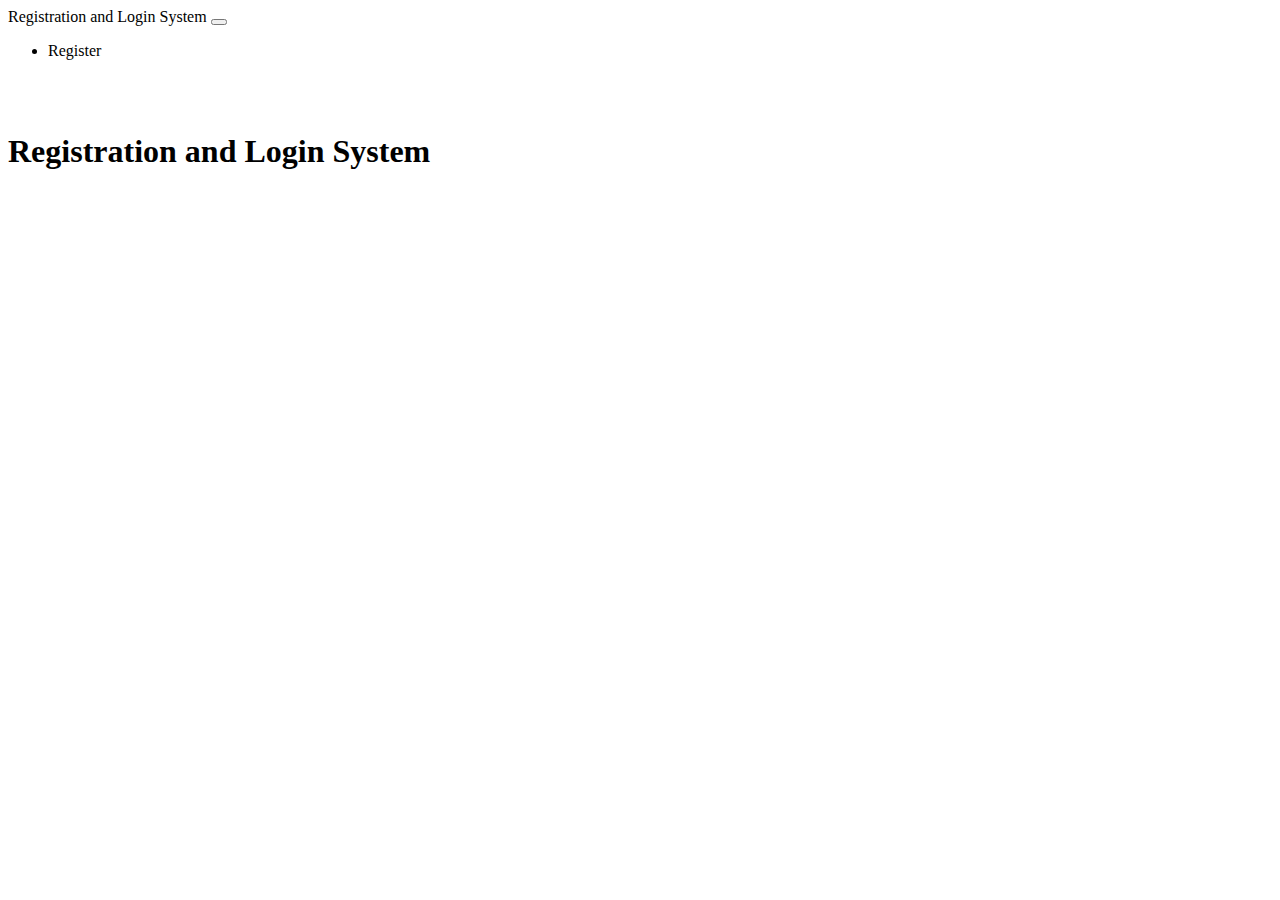
==== src/main/resources/static/index.html @ d7b0ddf7 "Proyecto inciado" ====
<!DOCTYPE html>
<html lang="en"
      xmlns:th="http://www.thymeleaf.org"
>
<head>
    <meta charset="UTF-8">
    <title>Registration and Login System</title>
    <link href="https://cdn.jsdelivr.net/npm/bootstrap@5.0.2/dist/css/bootstrap.min.css"
          rel="stylesheet"
          integrity="sha384-EVSTQN3/azprG1Anm3QDgpJLIm9Nao0Yz1ztcQTwFspd3yD65VohhpuuCOmLASjC"
          crossorigin="anonymous">
</head>
<body>
<nav class="navbar navbar-expand-lg navbar-dark bg-dark">
    <div class="container-fluid">
        <a class="navbar-brand" th:href="@{/index}">Registration and Login System</a>
        <button class="navbar-toggler" type="button" data-bs-toggle="collapse" data-bs-target="#navbarSupportedContent"
                aria-controls="navbarSupportedContent" aria-expanded="false" aria-label="Toggle navigation">
            <span class="navbar-toggler-icon"></span>
        </button>
        <div class="collapse navbar-collapse" id="navbarSupportedContent">
            <ul class="navbar-nav me-auto mb-2 mb-lg-0">
                <li class="nav-item">
                    <a class="nav-link active" aria-current="page" th:href="@{/register}">Register</a>
                </li>
            </ul>
        </div>
    </div>
</nav>
<br/><br/>
<div class="container">
    <div class="row">
        <h1 class="text-center"> Registration and Login System </h1>
    </div>
</div>
</body>
</html>
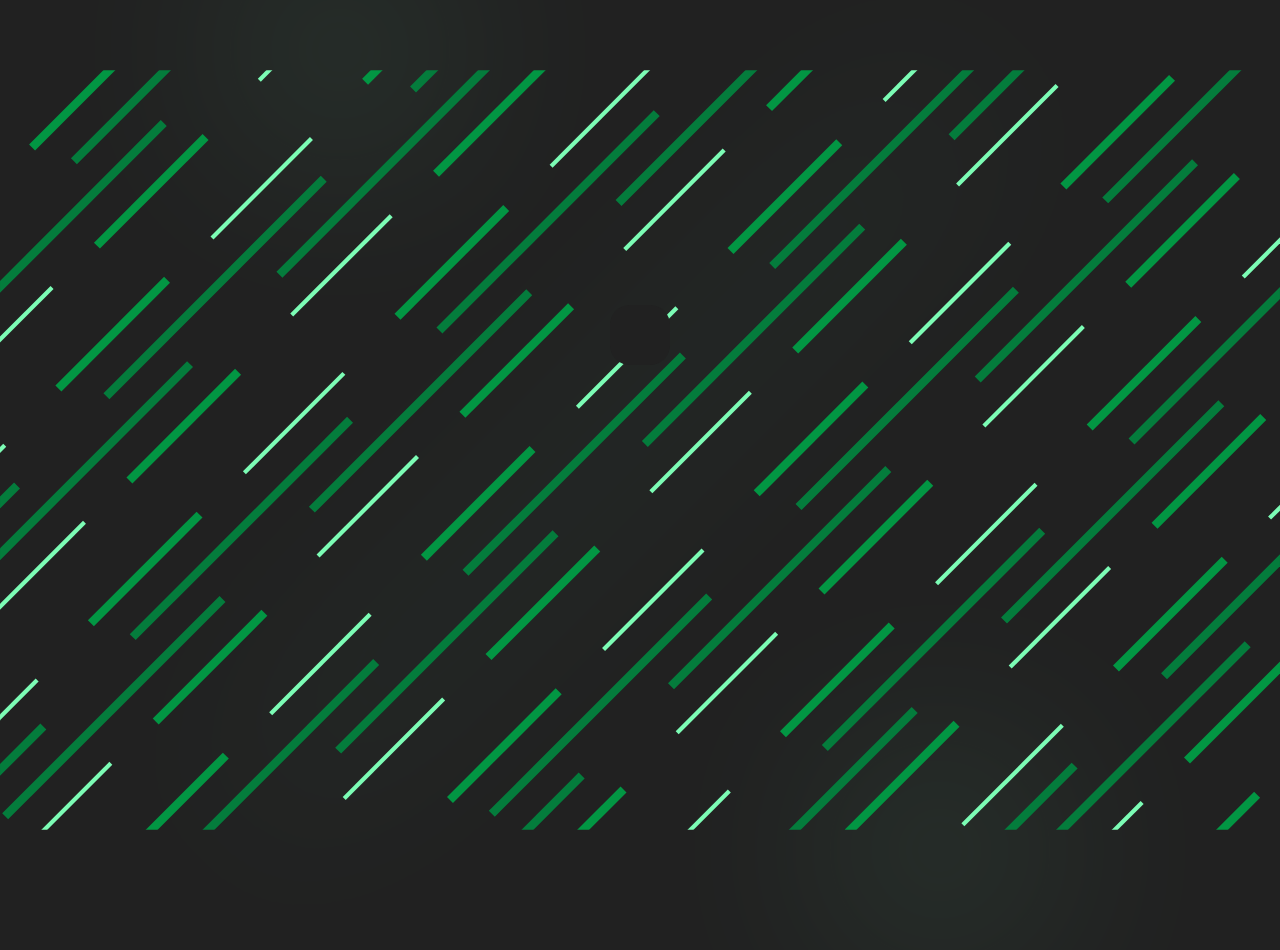
==== commit 718d5a26: "Authentificacion con Spotify añadida y cambios de rutas de htmls a staticas por conflictos con sprin" ====
--- a/src/main/resources/static/index.html
+++ b/src/main/resources/static/index.html
@@ -1,37 +1,166 @@
 <!DOCTYPE html>
-<html lang="en"
-      xmlns:th="http://www.thymeleaf.org"
->
+<html lang="en">
+
 <head>
     <meta charset="UTF-8">
-    <title>Registration and Login System</title>
-    <link href="https://cdn.jsdelivr.net/npm/bootstrap@5.0.2/dist/css/bootstrap.min.css"
-          rel="stylesheet"
-          integrity="sha384-EVSTQN3/azprG1Anm3QDgpJLIm9Nao0Yz1ztcQTwFspd3yD65VohhpuuCOmLASjC"
-          crossorigin="anonymous">
+    <meta name="viewport" content="width=device-width, initial-scale=1.0">
+    <title>Pagina Principal</title>
+    <link rel="stylesheet" href="styles/style.css">
+    <!-- importar un js -->
+    <script src="js/background.js"></script>
 </head>
+
 <body>
-<nav class="navbar navbar-expand-lg navbar-dark bg-dark">
-    <div class="container-fluid">
-        <a class="navbar-brand" th:href="@{/index}">Registration and Login System</a>
-        <button class="navbar-toggler" type="button" data-bs-toggle="collapse" data-bs-target="#navbarSupportedContent"
-                aria-controls="navbarSupportedContent" aria-expanded="false" aria-label="Toggle navigation">
-            <span class="navbar-toggler-icon"></span>
-        </button>
-        <div class="collapse navbar-collapse" id="navbarSupportedContent">
-            <ul class="navbar-nav me-auto mb-2 mb-lg-0">
-                <li class="nav-item">
-                    <a class="nav-link active" aria-current="page" th:href="@{/register}">Register</a>
-                </li>
-            </ul>
+    <link rel="preconnect" href="https://fonts.gstatic.com" crossorigin>
+    <link href="https://fonts.googleapis.com/css2?family=Tajawal:wght@200;300;400;500;700;800;900&display=swap"
+        rel="stylesheet">
+
+
+    <div class="box">
+        <span></span>
+        <span></span>
+        <span></span>
+        <span></span>
+        <span></span>
+        <div class="title">
+            COMO TE SIENTES HOY?
+            <br>
         </div>
     </div>
-</nav>
-<br/><br/>
-<div class="container">
-    <div class="row">
-        <h1 class="text-center"> Registration and Login System </h1>
+    <div class="bg">
+        <span></span>
+        <span></span>
+        <span></span>
     </div>
-</div>
+
+    <svg version="1.1" id="home-anim" xmlns="http://www.w3.org/2000/svg" xmlns:xlink="http://www.w3.org/1999/xlink"
+        x="0px" y="0px" viewBox="0 0 1820 1080" style="enable-background:new 0 0 1820 1080;" xml:space="preserve">
+
+        <g id="home">
+            <defs>
+                <rect id="masque" y="0.4" width="1820" height="1080" />
+            </defs>
+            <clipPath id="cache">
+                <use xlink:href="#masque" style="overflow:visible;" />
+            </clipPath>
+            <g id="light-blue">
+                <line x1="630.8" y1="894.3" x2="476.3" y2="1048.8" />
+                <line x1="858.2" y1="823.9" x2="1012.7" y2="669.4" />
+                <line x1="1066.9" y1="458.2" x2="912.4" y2="612.7" />
+                <line x1="1294.3" y1="387.8" x2="1448.8" y2="233.3" />
+                <line x1="1503" y1="22.1" x2="1348.5" y2="176.6" />
+                <line x1="895.6" y1="1166.6" x2="1050.1" y2="1012.1" />
+                <line x1="1104.3" y1="800.9" x2="949.8" y2="955.4" />
+                <line x1="1331.7" y1="730.5" x2="1486.2" y2="576" />
+                <line x1="1540.4" y1="364.8" x2="1385.9" y2="519.3" />
+                <line x1="1767.8" y1="294.4" x2="1922.3" y2="139.9" />
+                <line x1="1976.5" y1="-71.3" x2="1822" y2="83.2" />
+                <line x1="1369.1" y1="1073.2" x2="1523.6" y2="918.7" />
+                <line x1="1577.8" y1="707.5" x2="1423.3" y2="862" />
+                <line x1="1805.2" y1="637.1" x2="1959.7" y2="482.6" />
+                <line x1="1624" y1="1041.4" x2="1469.4" y2="1195.9" />
+                <line x1="-134.7" y1="674.9" x2="19.8" y2="520.4" />
+                <line x1="74" y1="309.2" x2="-80.5" y2="463.7" />
+                <line x1="301.4" y1="238.8" x2="455.9" y2="84.3" />
+                <line x1="510.1" y1="-126.9" x2="355.6" y2="27.6" />
+                <line x1="-88.6" y1="1008.9" x2="65.9" y2="854.4" />
+                <line x1="120.1" y1="643.1" x2="-34.4" y2="797.7" />
+                <line x1="347.5" y1="572.8" x2="502" y2="418.3" />
+                <line x1="556.2" y1="207.1" x2="401.7" y2="361.6" />
+                <line x1="783.6" y1="136.7" x2="938.1" y2="-17.8" />
+                <line x1="157.6" y1="985.8" x2="3" y2="1140.3" />
+                <line x1="384.9" y1="915.5" x2="539.4" y2="760.9" />
+                <line x1="593.6" y1="549.7" x2="439.1" y2="704.3" />
+                <line x1="821" y1="479.4" x2="975.5" y2="324.9" />
+                <line x1="1029.7" y1="113.6" x2="875.2" y2="268.2" />
+                <line x1="1257.1" y1="43.3" x2="1411.6" y2="-111.2" />
+            </g>
+            <g id="red">
+                <line x1="794.4" y1="883.4" x2="639.8" y2="1037.9" />
+                <line x1="694.6" y1="834.8" x2="849.2" y2="680.3" />
+                <line x1="1230.4" y1="447.3" x2="1075.9" y2="601.8" />
+                <line x1="1130.7" y1="398.7" x2="1285.2" y2="244.2" />
+                <line x1="1666.5" y1="11.2" x2="1512" y2="165.7" />
+                <line x1="732" y1="1177.5" x2="886.6" y2="1023" />
+                <line x1="1267.9" y1="790" x2="1113.3" y2="944.5" />
+                <line x1="1168.1" y1="741.4" x2="1322.7" y2="586.9" />
+                <line x1="1703.9" y1="353.9" x2="1549.4" y2="508.4" />
+                <line x1="1604.2" y1="305.3" x2="1758.7" y2="150.8" />
+                <line x1="1205.5" y1="1084.1" x2="1360.1" y2="929.6" />
+                <line x1="1741.4" y1="696.5" x2="1586.8" y2="851.1" />
+                <line x1="1641.6" y1="648" x2="1796.2" y2="493.5" />
+                <line x1="1787.5" y1="1030.5" x2="1633" y2="1185" />
+                <line x1="1687.8" y1="981.9" x2="1842.3" y2="827.4" />
+                <line x1="200.1" y1="-44.4" x2="45.6" y2="110.1" />
+                <line x1="237.5" y1="298.3" x2="83" y2="452.8" />
+                <line x1="137.8" y1="249.7" x2="292.3" y2="95.2" />
+                <line x1="673.6" y1="-137.8" x2="519.1" y2="16.7" />
+                <line x1="283.7" y1="632.2" x2="129.2" y2="786.8" />
+                <line x1="184" y1="583.7" x2="338.5" y2="429.2" />
+                <line x1="719.8" y1="196.2" x2="565.2" y2="350.7" />
+                <line x1="620" y1="147.6" x2="774.6" y2="-6.9" />
+                <line x1="321.1" y1="974.9" x2="166.6" y2="1129.4" />
+                <line x1="221.4" y1="926.4" x2="375.9" y2="771.8" />
+                <line x1="757.2" y1="538.8" x2="602.7" y2="693.4" />
+                <line x1="657.5" y1="490.3" x2="812" y2="335.8" />
+                <line x1="1193.3" y1="102.7" x2="1038.7" y2="257.3" />
+                <line x1="1093.5" y1="54.2" x2="1248.1" y2="-100.3" />
+            </g>
+            <g id="blue">
+                <line x1="225.8" y1="1151" x2="534.9" y2="841.9" />
+                <line x1="827.1" y1="1003.3" x2="518" y2="1312.3" />
+                <line x1="661.9" y1="714.9" x2="971" y2="405.9" />
+                <line x1="1263.1" y1="567.2" x2="954.1" y2="876.3" />
+                <line x1="1098" y1="278.8" x2="1407.1" y2="-30.2" />
+                <line x1="1699.2" y1="131.1" x2="1390.2" y2="440.2" />
+                <line x1="699.3" y1="1057.6" x2="1008.4" y2="748.5" />
+                <line x1="1300.6" y1="909.9" x2="991.5" y2="1218.9" />
+                <line x1="1135.4" y1="621.5" x2="1444.5" y2="312.4" />
+                <line x1="1736.6" y1="473.8" x2="1427.6" y2="782.8" />
+                <line x1="1571.5" y1="185.4" x2="1880.6" y2="-123.6" />
+                <line x1="1172.8" y1="964.2" x2="1481.9" y2="655.1" />
+                <line x1="1774.1" y1="816.5" x2="1465" y2="1125.5" />
+                <line x1="1608.9" y1="528.1" x2="1918" y2="219" />
+                <line x1="1219" y1="1298.1" x2="1528" y2="989.1" />
+                <line x1="1655.1" y1="862" x2="1964.1" y2="553" />
+                <line x1="232.8" y1="75.5" x2="-76.2" y2="384.6" />
+                <line x1="270.2" y1="418.2" x2="-38.8" y2="727.3" />
+                <line x1="105.1" y1="129.8" x2="414.2" y2="-179.2" />
+                <line x1="706.3" y1="-17.9" x2="397.3" y2="291.2" />
+                <line x1="-284.8" y1="899.9" x2="24.2" y2="590.8" />
+                <line x1="316.4" y1="752.2" x2="7.3" y2="1061.2" />
+                <line x1="151.3" y1="463.8" x2="460.3" y2="154.7" />
+                <line x1="752.5" y1="316.1" x2="443.4" y2="625.1" />
+                <line x1="587.3" y1="27.7" x2="896.4" y2="-281.4" />
+                <line x1="1188.6" y1="-120" x2="879.5" y2="189" />
+                <line x1="-247.4" y1="1242.5" x2="61.6" y2="933.5" />
+                <line x1="188.7" y1="806.4" x2="497.7" y2="497.4" />
+                <line x1="789.9" y1="658.8" x2="480.8" y2="967.8" />
+                <line x1="624.8" y1="370.4" x2="933.8" y2="61.3" />
+                <line x1="1226" y1="222.7" x2="916.9" y2="531.7" />
+                <line x1="1662.1" y1="-213.4" x2="1353" y2="95.6" />
+            </g>
+        </g>
+    </svg>
+
+    <div class="botonesEmociones">
+        <div class="alegria">
+            <button class="b1">Alegre</button>
+        </div>
+        <div class="amor">
+            <button class="b2">Enamorado</button>
+        </div>
+        <div class="tristeza">
+            <button class="b3">Triste</button>
+        </div>
+        <div class="depresion">
+            <button class="b4">Depresivo</button>
+        </div>
+        <div class="excitado">
+            <button class="b5">Excitado</button>
+        </div>
+    </div>
+
 </body>
+
 </html>--- a/src/main/resources/static/styles/style.css
+++ b/src/main/resources/static/styles/style.css
@@ -0,0 +1,461 @@
+@import url('https://fonts.googleapis.com/css2?family=Rubik:wght@400;500;600;700&display=swap');
+
+
+* {
+    margin: 0;
+    padding: 0;
+}
+
+:root {
+    --mainColor4: #504f4f;
+    --mainColor2: #504f4f;
+    --mainColor3: #03191e;
+    --mainColor: #212121;
+}
+
+body {
+    background-color: var(--mainColor);
+    display: flex;
+    justify-content: center;
+    align-items: center;
+    height: 100vh;
+    overflow: hidden;
+    font-family: "Rubik";
+    margin: 0;
+
+}
+
+
+.box {
+    position: absolute;
+    width: 60px;
+    height: 60px;
+    background-color: var(--mainColor);
+    border-radius: 20px;
+    -webkit-border-radius: 20px;
+    -moz-border-radius: 20px;
+    -ms-border-radius: 20px;
+    -o-border-radius: 20px;
+    animation: ani 3s cubic-bezier(0.16, 1, 0.3, 1) .5s forwards;
+    -webkit-animation: ani 3s cubic-bezier(0.16, 1, 0.3, 1) .5s forwards;
+    overflow: hidden;
+    text-align: center;
+    display: flex;
+    justify-content: center;
+    align-items: center;
+    margin-top: -230px; /* Ajusta este valor según tu necesidad */
+}
+
+.box:hover {
+    box-shadow: 0 0 50px #7cfcb5;
+}
+
+
+
+@keyframes ani {
+    0% {
+        width: 60px;
+        height: 60px;
+        background-color: var(--mainColor);
+        
+    }
+
+    25% {
+        width: 60px;
+        height: 60px;
+        background-color: var(--mainColor4);
+        
+    }
+
+    50% {
+        width: 60px;
+        height: 280px;
+        background-color: var(--mainColor4);
+        
+    }
+
+    100% {
+        width: 550px;
+        height: 400px;
+        background-color: var(--mainColor4);
+        
+    }
+}
+
+/* Border */
+.box span:not(span:nth-child(5)) {
+    border-radius: 100%;
+    -webkit-border-radius: 100%;
+    -moz-border-radius: 100%;
+    -ms-border-radius: 100%;
+    -o-border-radius: 100%;
+}
+
+.box span:nth-child(1) {
+    position: absolute;
+    width: 100%;
+    height: 10px;
+    background-color: #7cfcb5;
+    top: 0;
+    left: -100%;
+    animation: border1 1s 3s forwards;
+    -webkit-animation: border1 1s 3s forwards;
+}
+
+.box span:nth-child(2) {
+    position: absolute;
+    width: 10px;
+    height: 100%;
+    background-color: #7cfcb5;
+    top: -100%;
+    right: 0;
+    animation: border2 1s 3.25s forwards;
+    -webkit-animation: border2 1s 3.1s forwards;
+}
+
+.box span:nth-child(3) {
+    position: absolute;
+    width: 100%;
+    height: 10px;
+    background-color: #7cfcb5;
+    bottom: 0;
+    left: 100%;
+    animation: border3 1s 3.5s forwards;
+    -webkit-animation: border3 1s 3.2s forwards;
+}
+
+.box span:nth-child(4) {
+    position: absolute;
+    width: 10px;
+    height: 100%;
+    background-color: #7cfcb5;
+    top: 100%;
+    left: 0;
+    animation: border4 1s 3.75s forwards;
+    -webkit-animation: border4 1s 3.3s forwards;
+}
+
+.box span:nth-child(5) {
+    position: absolute;
+    width: 100%;
+    height: 100%;
+    background-image: linear-gradient(to right, transparent, #3adfeb, transparent);
+    top: 0;
+    right: 100%;
+    opacity: 0.05;
+    animation: border5 4s 4s forwards infinite;
+    -webkit-animation: border5 4s 4s forwards infinite;
+}
+
+@keyframes border1 {
+    to {
+        top: 0;
+        left: 100%;
+    }
+}
+
+@keyframes border2 {
+    to {
+        top: 100%;
+        right: 0;
+    }
+}
+
+@keyframes border3 {
+    to {
+        bottom: 0;
+        left: -100%;
+    }
+}
+
+@keyframes border4 {
+    to {
+        top: -100%;
+        left: 0;
+    }
+}
+
+@keyframes border5 {
+    to {
+        top: 0;
+        right: -100%;
+    }
+}
+
+.title {
+    width: 500px;
+    font-size: 40px;
+    color: #fff;
+    animation: title 1s 3s forwards;
+    -webkit-animation: title 1s 3s forwards;
+    opacity: 0;
+}
+
+@keyframes title {
+    from {
+        opacity: 0;
+    }
+
+    to {
+        opacity: 1;
+    }
+}
+
+
+/* Background */
+
+.bg {
+    position: absolute;
+    z-index: -99;
+}
+
+.bg span:nth-child(1) {
+    position: absolute;
+    width: 200px;
+    height: 200px;
+    background-color: #7cfcb5;
+    border-radius: 50%;
+    -webkit-border-radius: 50%;
+    -moz-border-radius: 50%;
+    -ms-border-radius: 50%;
+    -o-border-radius: 50%;
+    animation: bg1 1s infinite alternate;
+    -webkit-animation: bg1 4s infinite alternate;
+    top: -500px;
+    left: -400px;
+    box-shadow: 0 0 50px #7cfcb5;
+    opacity: .1;
+    filter: blur(100px);
+    -webkit-filter: blur(100px);
+}
+
+
+.bg span:nth-child(2) {
+    position: absolute;
+    width: 1000px;
+    height: 50px;
+    background-color: #7cfcb5;
+    transform: rotate(-45deg);
+    -webkit-transform: rotate(-45deg);
+    -moz-transform: rotate(-45deg);
+    -ms-transform: rotate(-45deg);
+    -o-transform: rotate(-45deg);
+    left: -530px;
+    top: -25px;
+    filter: blur(100px);
+    -webkit-filter: blur(100px);
+    opacity: .1;
+}
+
+.bg span:nth-child(3) {
+    position: absolute;
+    width: 200px;
+    height: 200px;
+    background-color: #7cfcb5;
+    border-radius: 50%;
+    -webkit-border-radius: 50%;
+    -moz-border-radius: 50%;
+    -ms-border-radius: 50%;
+    -o-border-radius: 50%;
+    bottom: -500px;
+    right: -400px;
+    box-shadow: 0 0 50px #7cfcb5;
+    opacity: .1;
+    filter: blur(100px);
+    -webkit-filter: blur(100px);
+    animation: bg2 4s infinite alternate;
+    -webkit-animation: bg2 4s infinite alternate;
+}
+
+
+@keyframes bg1 {
+    to {
+        top: -300px
+    }
+}
+
+
+@keyframes bg2 {
+    to {
+        bottom: -300px
+    }
+}
+
+
+#home {
+    clip-path: url(#cache);
+}
+
+#red {
+    fill: none;
+    stroke: #029643;
+    stroke-width: 12;
+    stroke-miterlimit: 10;
+    animation: show 4s;
+    animation-fill-mode: forwards;
+    animation-iteration-count: infinite;
+    animation-timing-function: ease-in-out;
+}
+
+#blue {
+    fill: none;
+    stroke: #047c3c;
+    stroke-width: 12;
+    stroke-miterlimit: 10;
+    animation: show 4s;
+    animation-fill-mode: forwards;
+    animation-iteration-count: infinite;
+    animation-timing-function: ease-in-out;
+}
+
+#light-blue {
+    fill: none;
+    stroke: #7cfcb5;
+    stroke-width: 6;
+    stroke-miterlimit: 10;
+    stroke-dasharray: 200;
+    stroke-dashoffset: 800;
+    animation: draw 4s;
+    animation-fill-mode: forwards;
+    animation-iteration-count: infinite;
+    animation-timing-function: ease-in-out;
+}
+
+@keyframes draw {
+    to {
+        stroke-dashoffset: 0;
+    }
+}
+
+@keyframes show {
+    0% {
+        opacity: 0.15;
+    }
+
+    50% {
+        opacity: 0.2;
+    }
+
+    100% {
+        opacity: 0.15;
+    }
+}
+/*
+.botonesEmociones {
+    position: absolute;
+    display: flex;
+    justify-content: center;
+    align-items: center;
+    margin-top: 50vh;
+    
+}*/
+
+.botonesEmociones {
+    position: absolute;
+    display: none; /* Cambiado a none */
+    justify-content: center;
+    align-items: center;
+    transform: translateY(100vh); /* Inicia fuera de la vista */
+}
+
+.botonesEmociones-show {
+    display: flex; /* Cambiado a flex */
+    transform: translateY(25vh);
+    transition: transform 0.5s ease-in-out;
+}
+
+
+.alegria, .amor, .tristeza, .depresion, .excitado {
+    width: 100px;
+    height: 100px;
+    margin-right: 20px;
+    display: flex;
+    border-radius: 50%;
+    justify-content: center;
+    align-items: center;
+    cursor: pointer;
+    font-size: 14px;
+    color: #000000;
+    border: none;
+    outline: none;
+    transition: background-color 0.1s ease-in-out, transform 0.1s ease-in-out, box-shadow 0.1s ease-in-out;
+    font-family: "Rubik";
+}
+
+.alegria {
+    background-color: #fddd51;
+}
+
+.amor {
+    background-color: #c97490;
+}
+
+.tristeza {
+    background-color: #239cff;
+}
+
+.depresion {
+    background-color: #5a31b9;
+}
+
+.excitado {
+    background-color: #ec3527;
+}
+
+.botonesEmociones .alegria:hover,
+.botonesEmociones .amor:hover,
+.botonesEmociones .tristeza:hover,
+.botonesEmociones .depresion:hover,
+.botonesEmociones .excitado:hover {
+    transform: scale(1.1);
+}
+
+.botonesEmociones .alegria:hover {
+    background-color: #fbc02d;
+    color: #fff;
+    box-shadow: 0 0 50px #fbc02d;
+}
+
+.botonesEmociones .amor:hover {
+    background-color: #ff6e98;
+    color: #fff;
+    box-shadow: 0 0 50px #ff6e98;
+}
+
+.botonesEmociones .tristeza:hover {
+    background-color: #1976d2;
+    color: #fff;
+    box-shadow: 0 0 50px #1976d2;
+}
+
+.botonesEmociones .depresion:hover {
+    background-color: #673ab7;
+    color: #fff;
+    box-shadow: 0 0 50px #673ab7;
+}
+
+.botonesEmociones .excitado:hover {
+    background-color: #e57373;
+    color: #fff;
+    box-shadow: 0 0 50px #e57373;
+}
+
+
+.botonesEmociones button {
+    background: none;
+    border: none;
+    color: inherit;
+    font-family: 'Rubik', sans-serif;
+    font-size: inherit;
+    cursor: pointer;
+    outline: none;
+    padding: 0;
+}
+
+.botonesEmociones .alegria:hover,
+.botonesEmociones .amor:hover,
+.botonesEmociones .tristeza:hover,
+.botonesEmociones .depresion:hover,
+.botonesEmociones .excitado:hover {
+    transform: scale(1.1);
+}
